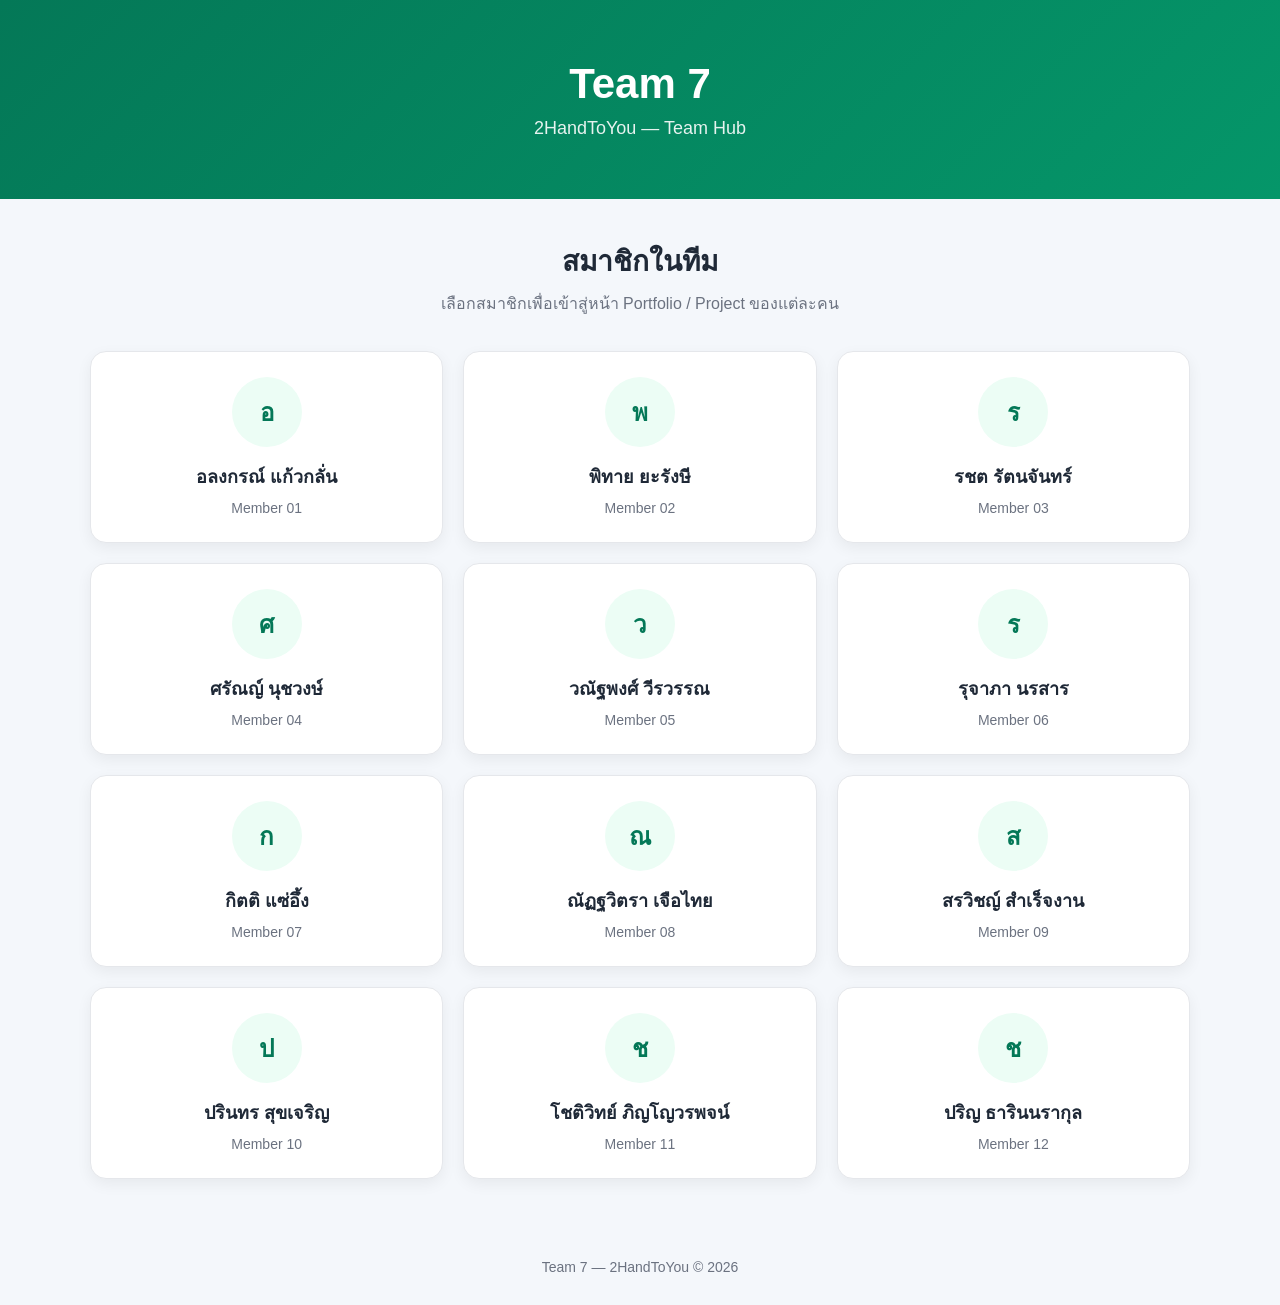
==== index.html @ 010bcab7 "landingpage หน้าแรก" ====
<!DOCTYPE html>
<html lang="th">
<head>
    <meta charset="UTF-8">
    <meta name="viewport" content="width=device-width, initial-scale=1.0">

    <title>Team 7 | 2HandToYou</title>

    <style>
        * {
            margin: 0;
            padding: 0;
            box-sizing: border-box;
        }

        body {
            font-family: Arial, "Noto Sans Thai", sans-serif;
            background: #f4f7fb;
            color: #1f2937;
            min-height: 100vh;
        }

        header {
            background: linear-gradient(135deg, #047857, #059669);
            color: white;
            padding: 60px 20px;
            text-align: center;
        }

        header h1 {
            font-size: 42px;
            margin-bottom: 10px;
        }

        header p {
            font-size: 18px;
            opacity: 0.9;
        }

        .container {
            width: min(1100px, 92%);
            margin: 40px auto;
        }

        .team-info {
            text-align: center;
            margin-bottom: 35px;
        }

        .team-info h2 {
            font-size: 28px;
            margin-bottom: 8px;
        }

        .team-info p {
            color: #6b7280;
        }

        .member-grid {
            display: grid;
            grid-template-columns: repeat(3, 1fr);
            gap: 20px;
        }

        .member-card {
            background: white;
            border-radius: 16px;
            padding: 25px;
            text-decoration: none;
            color: #1f2937;
            border: 1px solid #e5e7eb;
            box-shadow: 0 5px 15px rgba(0, 0, 0, 0.06);
            transition: all 0.25s ease;
            text-align: center;
        }

        .member-card:hover {
            transform: translateY(-6px);
            border-color: #10b981;
            box-shadow: 0 12px 25px rgba(0, 0, 0, 0.10);
        }

        .avatar {
            width: 70px;
            height: 70px;
            margin: 0 auto 15px;

            display: flex;
            align-items: center;
            justify-content: center;

            border-radius: 50%;

            background: #ecfdf5;
            color: #047857;

            font-size: 24px;
            font-weight: bold;
        }

        .member-card h3 {
            font-size: 18px;
            margin-bottom: 8px;
        }

        .member-card span {
            font-size: 14px;
            color: #6b7280;
        }

        footer {
            text-align: center;
            padding: 30px 20px;
            margin-top: 50px;
            color: #6b7280;
            font-size: 14px;
        }

        @media (max-width: 900px) {
            .member-grid {
                grid-template-columns: repeat(2, 1fr);
            }
        }

        @media (max-width: 600px) {
            header {
                padding: 45px 20px;
            }

            header h1 {
                font-size: 32px;
            }

            .member-grid {
                grid-template-columns: 1fr;
            }
        }
    </style>
</head>

<body>

    <header>
        <h1>Team 7</h1>
        <p>2HandToYou — Team Hub</p>
    </header>

    <main class="container">

        <section class="team-info">
            <h2>สมาชิกในทีม</h2>
            <p>เลือกสมาชิกเพื่อเข้าสู่หน้า Portfolio / Project ของแต่ละคน</p>
        </section>

        <section class="member-grid">

            <a href="members/alongkorn/index.html" class="member-card">
                <div class="avatar">อ</div>
                <h3>อลงกรณ์ แก้วกลั่น</h3>
                <span>Member 01</span>
            </a>

            <a href="members/phithai/index.html" class="member-card">
                <div class="avatar">พ</div>
                <h3>พิทาย ยะรังษี</h3>
                <span>Member 02</span>
            </a>

            <a href="members/rachat/index.html" class="member-card">
                <div class="avatar">ร</div>
                <h3>รชต รัตนจันทร์</h3>
                <span>Member 03</span>
            </a>

            <a href="members/saran/index.html" class="member-card">
                <div class="avatar">ศ</div>
                <h3>ศรัณญ์ นุชวงษ์</h3>
                <span>Member 04</span>
            </a>

            <a href="members/wanatphong/index.html" class="member-card">
                <div class="avatar">ว</div>
                <h3>วณัฐพงศ์ วีรวรรณ</h3>
                <span>Member 05</span>
            </a>

            <a href="members/ruchapa/index.html" class="member-card">
                <div class="avatar">ร</div>
                <h3>รุจาภา นรสาร</h3>
                <span>Member 06</span>
            </a>

            <a href="members/kitti/index.html" class="member-card">
                <div class="avatar">ก</div>
                <h3>กิตติ แซ่อึ้ง</h3>
                <span>Member 07</span>
            </a>

            <a href="members/natthawitra/index.html" class="member-card">
                <div class="avatar">ณ</div>
                <h3>ณัฏฐวิตรา เจือไทย</h3>
                <span>Member 08</span>
            </a>

            <a href="members/sorawit/index.html" class="member-card">
                <div class="avatar">ส</div>
                <h3>สรวิชญ์ สำเร็จงาน</h3>
                <span>Member 09</span>
            </a>

            <a href="members/prinnathon/index.html" class="member-card">
                <div class="avatar">ป</div>
                <h3>ปรินทร สุขเจริญ</h3>
                <span>Member 10</span>
            </a>

            <a href="members/chotiwit/index.html" class="member-card">
                <div class="avatar">ช</div>
                <h3>โชติวิทย์ ภิญโญวรพจน์</h3>
                <span>Member 11</span>
            </a>
            <a href="members/chotiwit/index.html" class="member-card">
                <div class="avatar">ช</div>
                <h3>ปริญ ธารินนรากุล</h3>
                <span>Member 12</span>
            </a>


        </section>

    </main>

    <footer>
        <p>Team 7 — 2HandToYou © 2026</p>
    </footer>

</body>
</html>
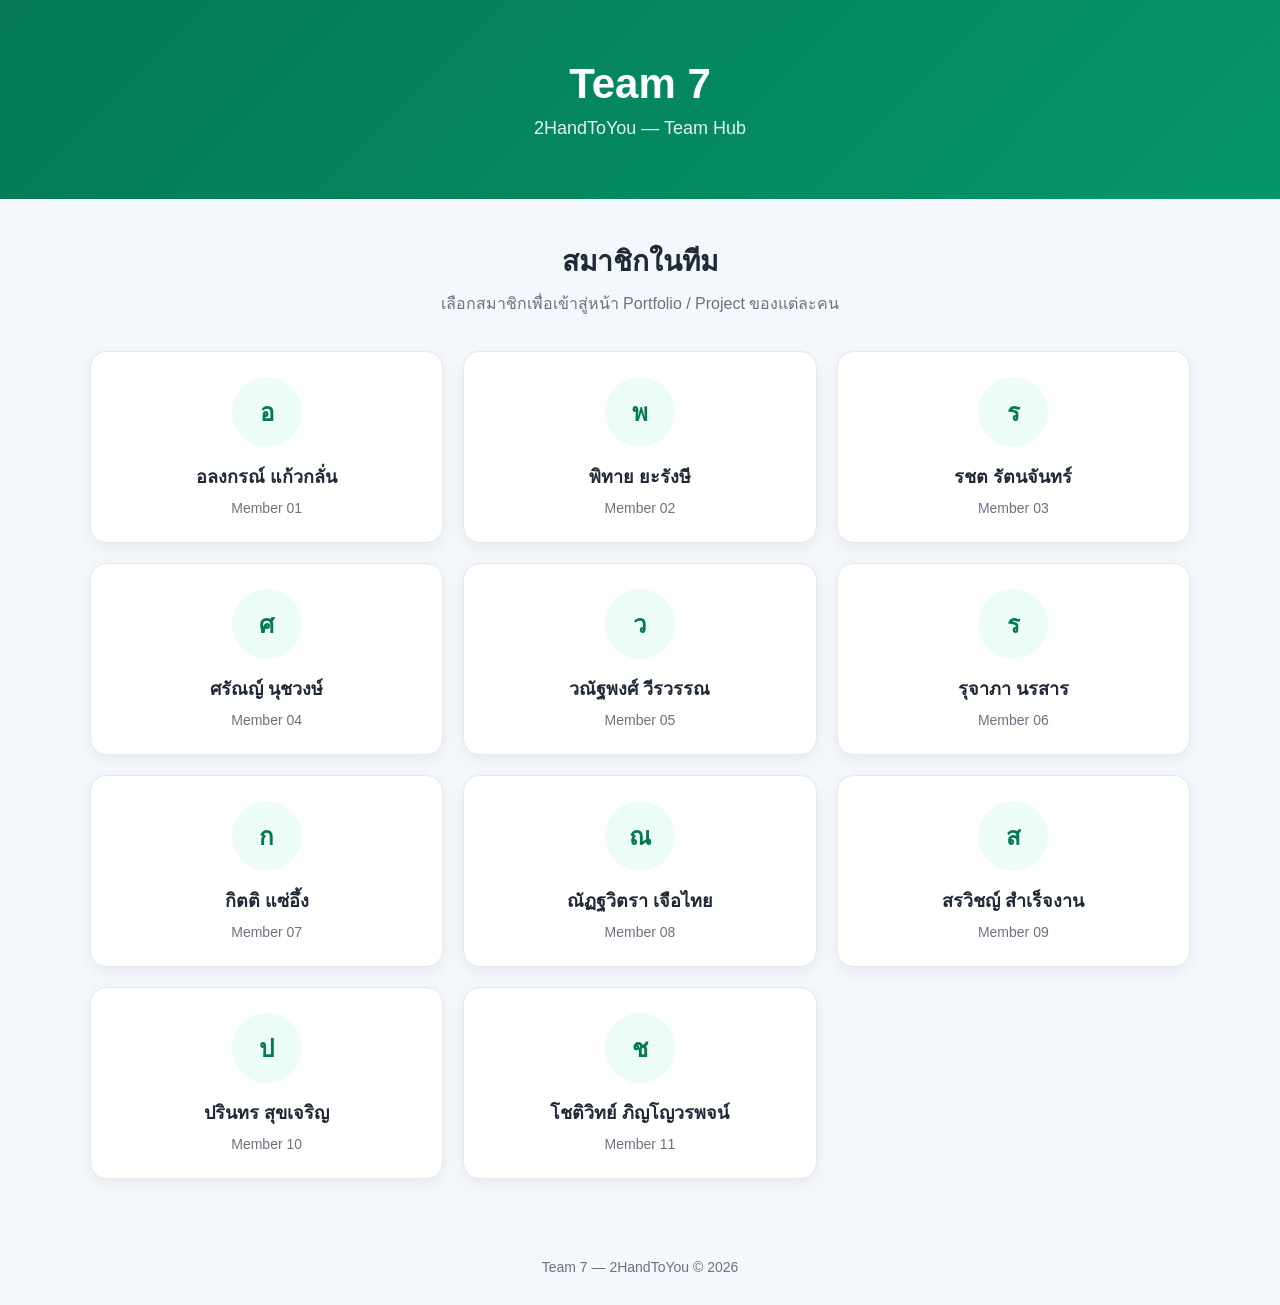
==== commit 91ba0e7e: "เสร็จ" ====
--- a/index.html
+++ b/index.html
@@ -219,12 +219,6 @@
                 <h3>โชติวิทย์ ภิญโญวรพจน์</h3>
                 <span>Member 11</span>
             </a>
-            <a href="members/chotiwit/index.html" class="member-card">
-                <div class="avatar">ช</div>
-                <h3>ปริญ ธารินนรากุล</h3>
-                <span>Member 12</span>
-            </a>
-
 
         </section>
 
@@ -235,4 +229,4 @@
     </footer>
 
 </body>
-</html>+</html>
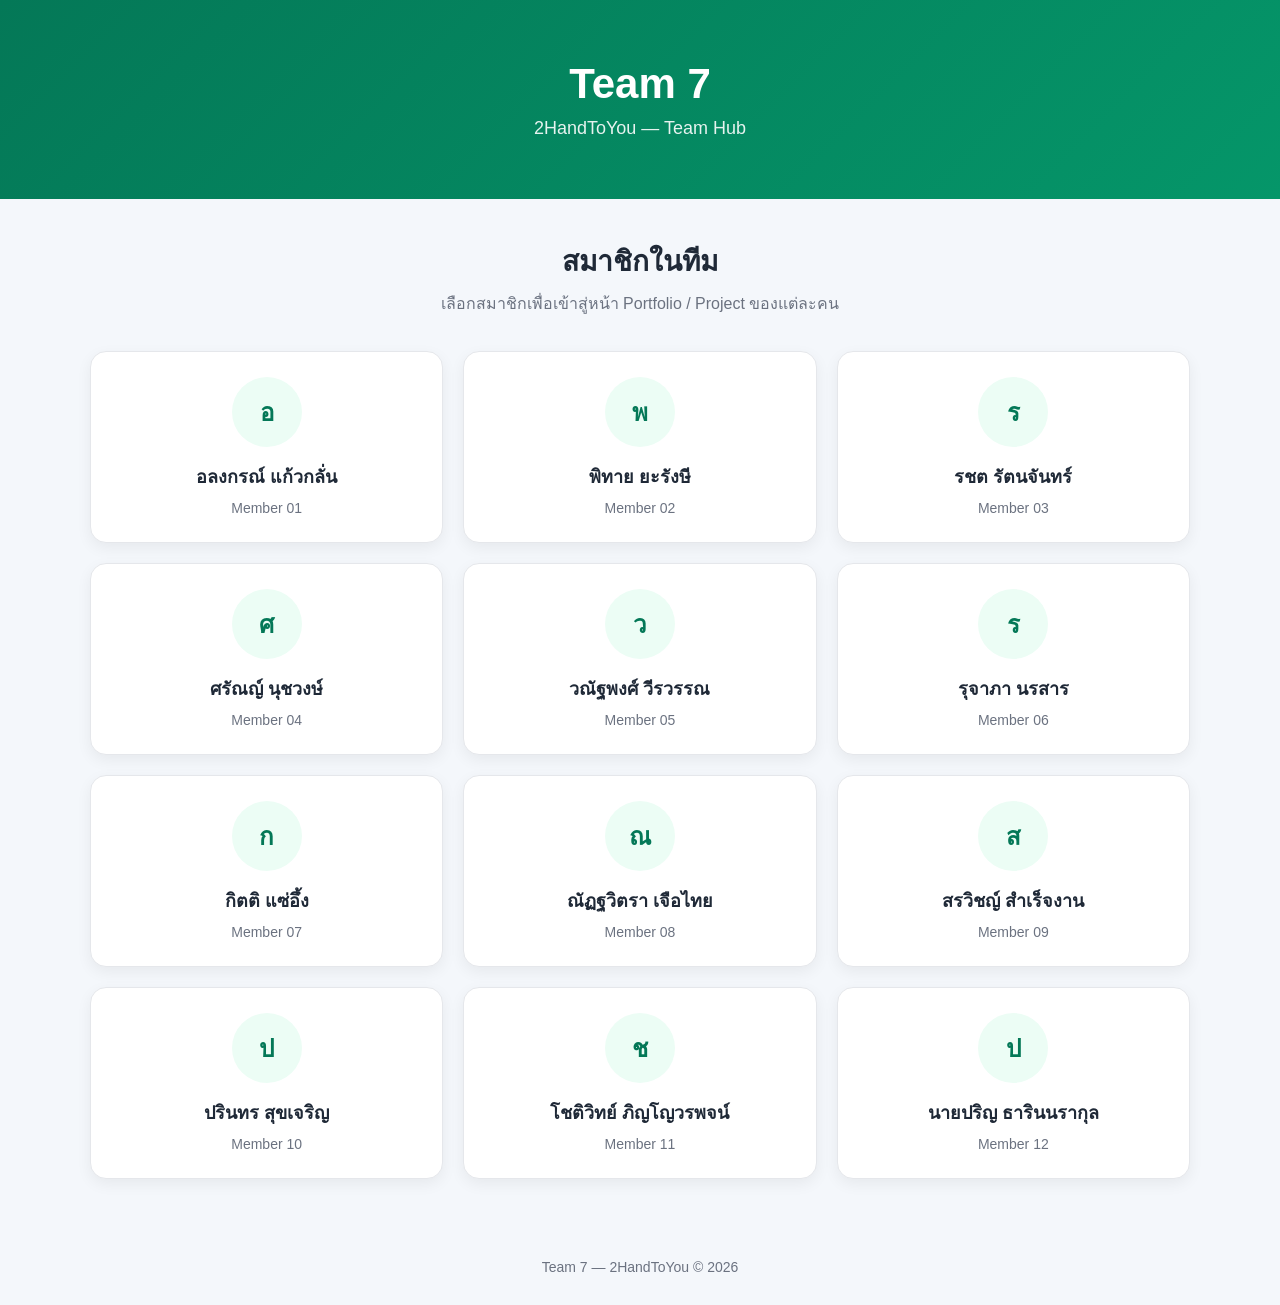
==== commit 9a5ea657: "เพิ่มปริญ" ====
--- a/index.html
+++ b/index.html
@@ -220,6 +220,12 @@
                 <span>Member 11</span>
             </a>
 
+            <a href="members/parin/index.html" class="member-card">
+                <div class="avatar">ป</div>
+                <h3>นายปริญ ธารินนรากุล</h3>
+                <span>Member 12</span>
+            </a>
+
         </section>
 
     </main>
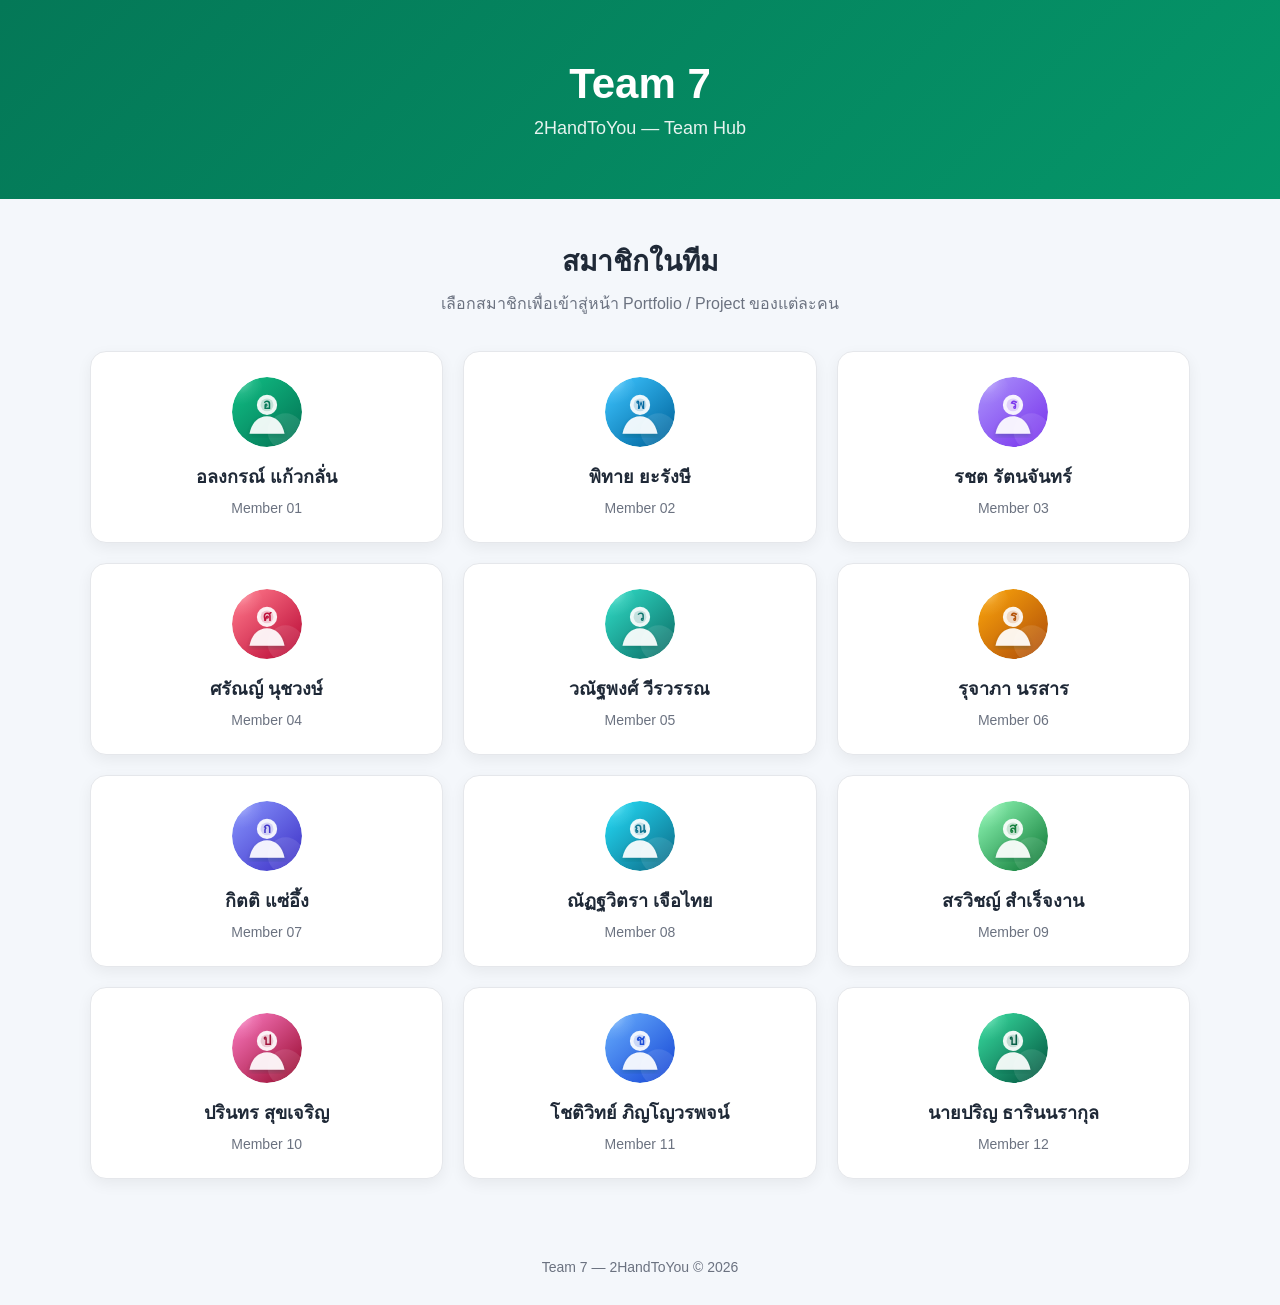
==== commit f6d9bebc: "profile.svg   - หน้าแรก index.html ใช้รูปโปรไฟล์แทนตัวอักษรใน card สมาชิก   - หน้าสมาชิกทุกคน เช่น m" ====
--- a/index.html
+++ b/index.html
@@ -98,6 +98,14 @@
             font-weight: bold;
         }
 
+        .avatar img {
+            width: 100%;
+            height: 100%;
+            display: block;
+            object-fit: cover;
+            border-radius: 50%;
+        }
+
         .member-card h3 {
             font-size: 18px;
             margin-bottom: 8px;
@@ -155,73 +163,73 @@
         <section class="member-grid">
 
             <a href="members/alongkorn/index.html" class="member-card">
-                <div class="avatar">อ</div>
+                <div class="avatar"><img src="members/alongkorn/profile.svg" alt="อลงกรณ์ แก้วกลั่น"></div>
                 <h3>อลงกรณ์ แก้วกลั่น</h3>
                 <span>Member 01</span>
             </a>
 
             <a href="members/phithai/index.html" class="member-card">
-                <div class="avatar">พ</div>
+                <div class="avatar"><img src="members/phithai/profile.svg" alt="พิทาย ยะรังษี"></div>
                 <h3>พิทาย ยะรังษี</h3>
                 <span>Member 02</span>
             </a>
 
             <a href="members/rachat/index.html" class="member-card">
-                <div class="avatar">ร</div>
+                <div class="avatar"><img src="members/rachat/profile.svg" alt="รชต รัตนจันทร์"></div>
                 <h3>รชต รัตนจันทร์</h3>
                 <span>Member 03</span>
             </a>
 
             <a href="members/saran/index.html" class="member-card">
-                <div class="avatar">ศ</div>
+                <div class="avatar"><img src="members/saran/profile.svg" alt="ศรัณญ์ นุชวงษ์"></div>
                 <h3>ศรัณญ์ นุชวงษ์</h3>
                 <span>Member 04</span>
             </a>
 
             <a href="members/wanatphong/index.html" class="member-card">
-                <div class="avatar">ว</div>
+                <div class="avatar"><img src="members/wanatphong/profile.svg" alt="วณัฐพงศ์ วีรวรรณ"></div>
                 <h3>วณัฐพงศ์ วีรวรรณ</h3>
                 <span>Member 05</span>
             </a>
 
             <a href="members/ruchapa/index.html" class="member-card">
-                <div class="avatar">ร</div>
+                <div class="avatar"><img src="members/ruchapa/profile.svg" alt="รุจาภา นรสาร"></div>
                 <h3>รุจาภา นรสาร</h3>
                 <span>Member 06</span>
             </a>
 
             <a href="members/kitti/index.html" class="member-card">
-                <div class="avatar">ก</div>
+                <div class="avatar"><img src="members/kitti/profile.svg" alt="กิตติ แซ่อึ้ง"></div>
                 <h3>กิตติ แซ่อึ้ง</h3>
                 <span>Member 07</span>
             </a>
 
             <a href="members/natthawitra/index.html" class="member-card">
-                <div class="avatar">ณ</div>
+                <div class="avatar"><img src="members/natthawitra/profile.svg" alt="ณัฏฐวิตรา เจือไทย"></div>
                 <h3>ณัฏฐวิตรา เจือไทย</h3>
                 <span>Member 08</span>
             </a>
 
             <a href="members/sorawit/index.html" class="member-card">
-                <div class="avatar">ส</div>
+                <div class="avatar"><img src="members/sorawit/profile.svg" alt="สรวิชญ์ สำเร็จงาน"></div>
                 <h3>สรวิชญ์ สำเร็จงาน</h3>
                 <span>Member 09</span>
             </a>
 
             <a href="members/prinnathon/index.html" class="member-card">
-                <div class="avatar">ป</div>
+                <div class="avatar"><img src="members/prinnathon/profile.svg" alt="ปรินทร สุขเจริญ"></div>
                 <h3>ปรินทร สุขเจริญ</h3>
                 <span>Member 10</span>
             </a>
 
             <a href="members/chotiwit/index.html" class="member-card">
-                <div class="avatar">ช</div>
+                <div class="avatar"><img src="members/chotiwit/profile.svg" alt="โชติวิทย์ ภิญโญวรพจน์"></div>
                 <h3>โชติวิทย์ ภิญโญวรพจน์</h3>
                 <span>Member 11</span>
             </a>
 
             <a href="members/parin/index.html" class="member-card">
-                <div class="avatar">ป</div>
+                <div class="avatar"><img src="members/parin/profile.svg" alt="นายปริญ ธารินนรากุล"></div>
                 <h3>นายปริญ ธารินนรากุล</h3>
                 <span>Member 12</span>
             </a>
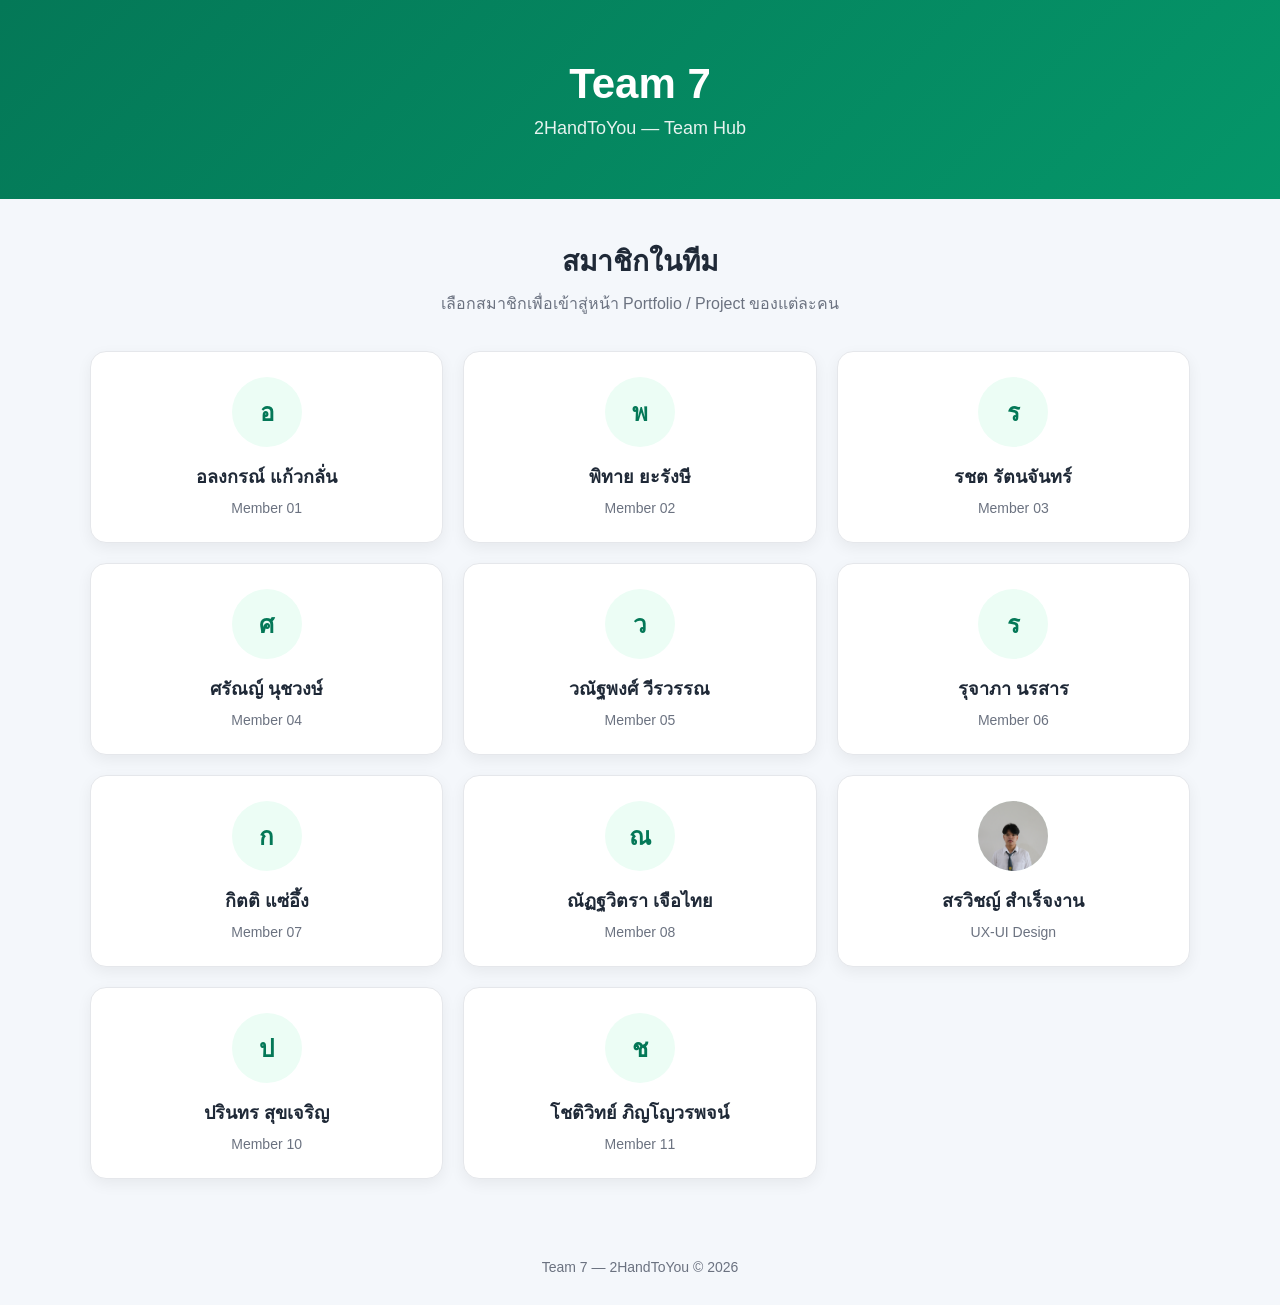
==== commit e22cdb0d: "v1" ====
--- a/index.html
+++ b/index.html
@@ -96,14 +96,15 @@
 
             font-size: 24px;
             font-weight: bold;
+            overflow: hidden;
         }
 
         .avatar img {
+            display: block;
             width: 100%;
             height: 100%;
-            display: block;
             object-fit: cover;
-            border-radius: 50%;
+            object-position: center 24%;
         }
 
         .member-card h3 {
@@ -163,75 +164,71 @@
         <section class="member-grid">
 
             <a href="members/alongkorn/index.html" class="member-card">
-                <div class="avatar"><img src="members/alongkorn/profile.svg" alt="อลงกรณ์ แก้วกลั่น"></div>
+                <div class="avatar">อ</div>
                 <h3>อลงกรณ์ แก้วกลั่น</h3>
                 <span>Member 01</span>
             </a>
 
             <a href="members/phithai/index.html" class="member-card">
-                <div class="avatar"><img src="members/phithai/profile.svg" alt="พิทาย ยะรังษี"></div>
+                <div class="avatar">พ</div>
                 <h3>พิทาย ยะรังษี</h3>
                 <span>Member 02</span>
             </a>
 
             <a href="members/rachat/index.html" class="member-card">
-                <div class="avatar"><img src="members/rachat/profile.svg" alt="รชต รัตนจันทร์"></div>
+                <div class="avatar">ร</div>
                 <h3>รชต รัตนจันทร์</h3>
                 <span>Member 03</span>
             </a>
 
             <a href="members/saran/index.html" class="member-card">
-                <div class="avatar"><img src="members/saran/profile.svg" alt="ศรัณญ์ นุชวงษ์"></div>
+                <div class="avatar">ศ</div>
                 <h3>ศรัณญ์ นุชวงษ์</h3>
                 <span>Member 04</span>
             </a>
 
             <a href="members/wanatphong/index.html" class="member-card">
-                <div class="avatar"><img src="members/wanatphong/profile.svg" alt="วณัฐพงศ์ วีรวรรณ"></div>
+                <div class="avatar">ว</div>
                 <h3>วณัฐพงศ์ วีรวรรณ</h3>
                 <span>Member 05</span>
             </a>
 
             <a href="members/ruchapa/index.html" class="member-card">
-                <div class="avatar"><img src="members/ruchapa/profile.svg" alt="รุจาภา นรสาร"></div>
+                <div class="avatar">ร</div>
                 <h3>รุจาภา นรสาร</h3>
                 <span>Member 06</span>
             </a>
 
             <a href="members/kitti/index.html" class="member-card">
-                <div class="avatar"><img src="members/kitti/profile.svg" alt="กิตติ แซ่อึ้ง"></div>
+                <div class="avatar">ก</div>
                 <h3>กิตติ แซ่อึ้ง</h3>
                 <span>Member 07</span>
             </a>
 
             <a href="members/natthawitra/index.html" class="member-card">
-                <div class="avatar"><img src="members/natthawitra/profile.svg" alt="ณัฏฐวิตรา เจือไทย"></div>
+                <div class="avatar">ณ</div>
                 <h3>ณัฏฐวิตรา เจือไทย</h3>
                 <span>Member 08</span>
             </a>
 
             <a href="members/sorawit/index.html" class="member-card">
-                <div class="avatar"><img src="members/sorawit/profile.svg" alt="สรวิชญ์ สำเร็จงาน"></div>
+                <div class="avatar">
+                    <img src="members/sorawit/assets/sorawit-profile.jpg" alt="สรวิชญ์ สำเร็จงาน">
+                </div>
                 <h3>สรวิชญ์ สำเร็จงาน</h3>
-                <span>Member 09</span>
+                <span>UX-UI Design</span>
             </a>
 
             <a href="members/prinnathon/index.html" class="member-card">
-                <div class="avatar"><img src="members/prinnathon/profile.svg" alt="ปรินทร สุขเจริญ"></div>
+                <div class="avatar">ป</div>
                 <h3>ปรินทร สุขเจริญ</h3>
                 <span>Member 10</span>
             </a>
 
             <a href="members/chotiwit/index.html" class="member-card">
-                <div class="avatar"><img src="members/chotiwit/profile.svg" alt="โชติวิทย์ ภิญโญวรพจน์"></div>
+                <div class="avatar">ช</div>
                 <h3>โชติวิทย์ ภิญโญวรพจน์</h3>
                 <span>Member 11</span>
-            </a>
-
-            <a href="members/parin/index.html" class="member-card">
-                <div class="avatar"><img src="members/parin/profile.svg" alt="นายปริญ ธารินนรากุล"></div>
-                <h3>นายปริญ ธารินนรากุล</h3>
-                <span>Member 12</span>
             </a>
 
         </section>
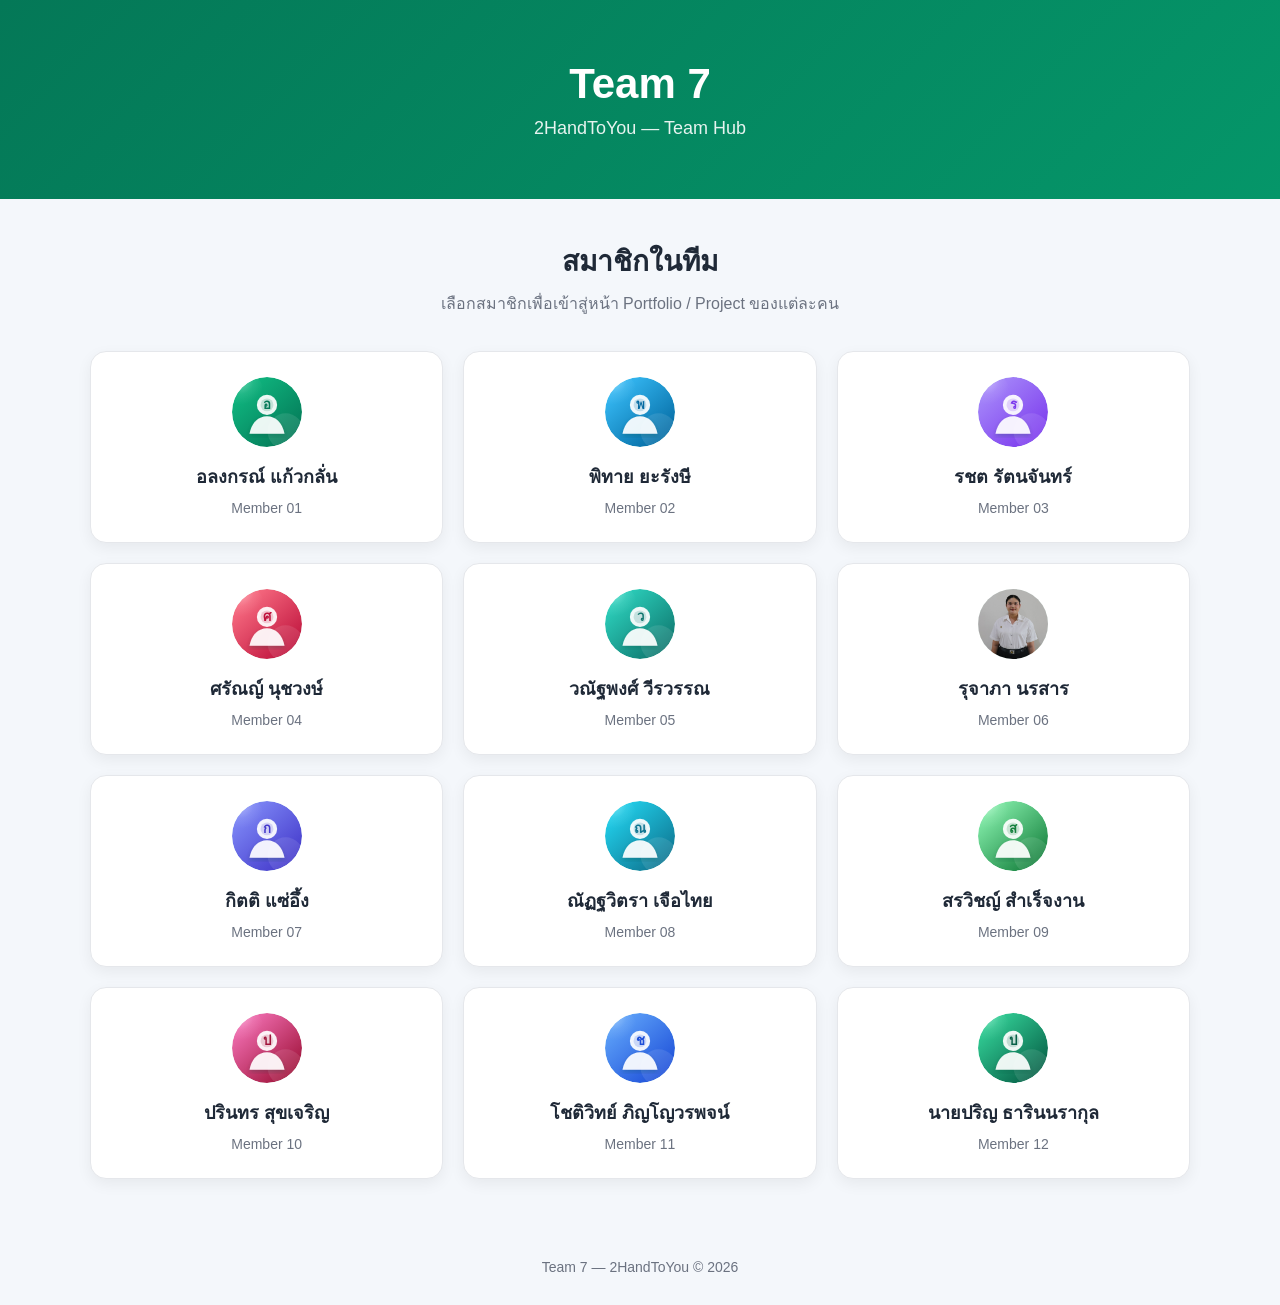
==== commit 82969d70: "แก้ไขรูป 67160303" ====
--- a/index.html
+++ b/index.html
@@ -96,15 +96,14 @@
 
             font-size: 24px;
             font-weight: bold;
-            overflow: hidden;
         }
 
         .avatar img {
-            display: block;
             width: 100%;
             height: 100%;
+            display: block;
             object-fit: cover;
-            object-position: center 24%;
+            border-radius: 50%;
         }
 
         .member-card h3 {
@@ -164,71 +163,75 @@
         <section class="member-grid">
 
             <a href="members/alongkorn/index.html" class="member-card">
-                <div class="avatar">อ</div>
+                <div class="avatar"><img src="members/alongkorn/profile.svg" alt="อลงกรณ์ แก้วกลั่น"></div>
                 <h3>อลงกรณ์ แก้วกลั่น</h3>
                 <span>Member 01</span>
             </a>
 
             <a href="members/phithai/index.html" class="member-card">
-                <div class="avatar">พ</div>
+                <div class="avatar"><img src="members/phithai/profile.svg" alt="พิทาย ยะรังษี"></div>
                 <h3>พิทาย ยะรังษี</h3>
                 <span>Member 02</span>
             </a>
 
             <a href="members/rachat/index.html" class="member-card">
-                <div class="avatar">ร</div>
+                <div class="avatar"><img src="members/rachat/profile.svg" alt="รชต รัตนจันทร์"></div>
                 <h3>รชต รัตนจันทร์</h3>
                 <span>Member 03</span>
             </a>
 
             <a href="members/saran/index.html" class="member-card">
-                <div class="avatar">ศ</div>
+                <div class="avatar"><img src="members/saran/profile.svg" alt="ศรัณญ์ นุชวงษ์"></div>
                 <h3>ศรัณญ์ นุชวงษ์</h3>
                 <span>Member 04</span>
             </a>
 
             <a href="members/wanatphong/index.html" class="member-card">
-                <div class="avatar">ว</div>
+                <div class="avatar"><img src="members/wanatphong/profile.svg" alt="วณัฐพงศ์ วีรวรรณ"></div>
                 <h3>วณัฐพงศ์ วีรวรรณ</h3>
                 <span>Member 05</span>
             </a>
 
             <a href="members/ruchapa/index.html" class="member-card">
-                <div class="avatar">ร</div>
+                <div class="avatar"><img src="members/ruchapa/photo.svg" alt="รุจาภา นรสาร"></div>
                 <h3>รุจาภา นรสาร</h3>
                 <span>Member 06</span>
             </a>
 
             <a href="members/kitti/index.html" class="member-card">
-                <div class="avatar">ก</div>
+                <div class="avatar"><img src="members/kitti/profile.svg" alt="กิตติ แซ่อึ้ง"></div>
                 <h3>กิตติ แซ่อึ้ง</h3>
                 <span>Member 07</span>
             </a>
 
             <a href="members/natthawitra/index.html" class="member-card">
-                <div class="avatar">ณ</div>
+                <div class="avatar"><img src="members/natthawitra/profile.svg" alt="ณัฏฐวิตรา เจือไทย"></div>
                 <h3>ณัฏฐวิตรา เจือไทย</h3>
                 <span>Member 08</span>
             </a>
 
             <a href="members/sorawit/index.html" class="member-card">
-                <div class="avatar">
-                    <img src="members/sorawit/assets/sorawit-profile.jpg" alt="สรวิชญ์ สำเร็จงาน">
-                </div>
+                <div class="avatar"><img src="members/sorawit/profile.svg" alt="สรวิชญ์ สำเร็จงาน"></div>
                 <h3>สรวิชญ์ สำเร็จงาน</h3>
-                <span>UX-UI Design</span>
+                <span>Member 09</span>
             </a>
 
             <a href="members/prinnathon/index.html" class="member-card">
-                <div class="avatar">ป</div>
+                <div class="avatar"><img src="members/prinnathon/profile.svg" alt="ปรินทร สุขเจริญ"></div>
                 <h3>ปรินทร สุขเจริญ</h3>
                 <span>Member 10</span>
             </a>
 
             <a href="members/chotiwit/index.html" class="member-card">
-                <div class="avatar">ช</div>
+                <div class="avatar"><img src="members/chotiwit/profile.svg" alt="โชติวิทย์ ภิญโญวรพจน์"></div>
                 <h3>โชติวิทย์ ภิญโญวรพจน์</h3>
                 <span>Member 11</span>
+            </a>
+
+            <a href="members/parin/index.html" class="member-card">
+                <div class="avatar"><img src="members/parin/profile.svg" alt="นายปริญ ธารินนรากุล"></div>
+                <h3>นายปริญ ธารินนรากุล</h3>
+                <span>Member 12</span>
             </a>
 
         </section>
